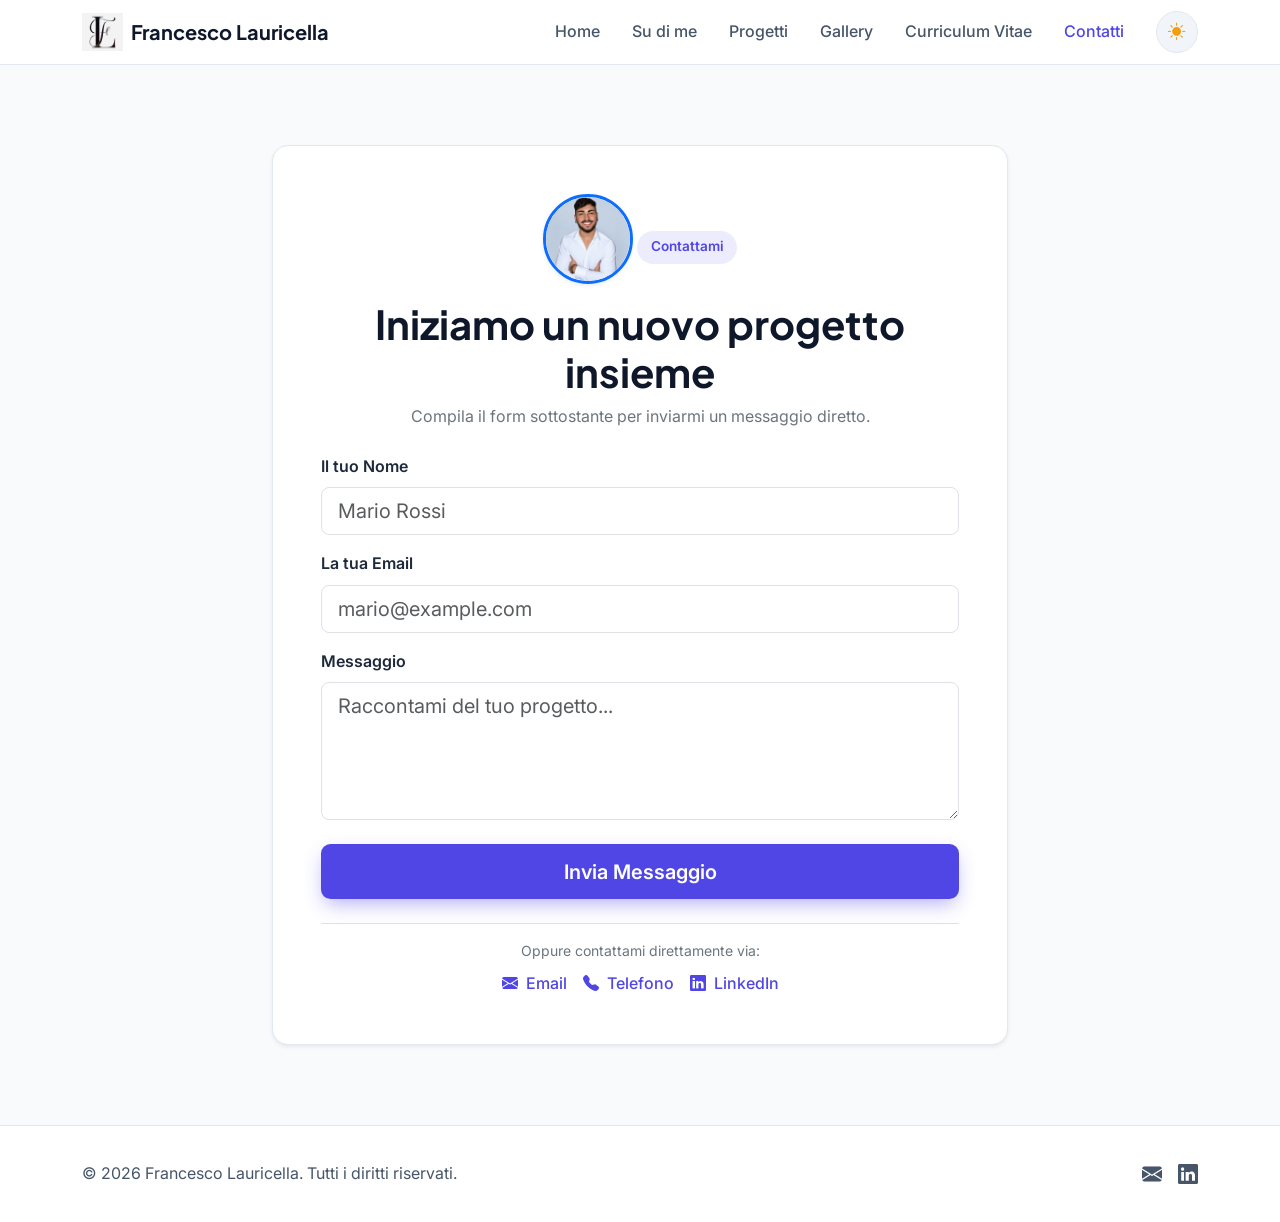
==== contatti.html @ 22c2bda7 "Add files via upload" ====
<!DOCTYPE html>
<html lang="it">
<head>
  <meta charset="UTF-8">
  <meta name="viewport" content="width=device-width, initial-scale=1.0">
  <meta name="description" content="Contatta Francesco Lauricella - Digital Designer per collaborazioni, progetti UX/UI e grafica.">
  <title>Contatti | Francesco Lauricella</title>

  <!-- Favicon personalizzata -->
  <link rel="icon" type="image/jpeg" href="assets/img/logo.jpeg">

  <link href="https://fonts.googleapis.com/css2?family=Inter:wght@400;500;600&family=Plus+Jakarta+Sans:wght@700;800&display=swap" rel="stylesheet">
  <link href="https://cdn.jsdelivr.net/npm/bootstrap@5.3.3/dist/css/bootstrap.min.css" rel="stylesheet">
  <link rel="stylesheet" href="https://cdn.jsdelivr.net/npm/bootstrap-icons@1.11.3/font/bootstrap-icons.min.css">
  <link rel="stylesheet" href="assets/css/style.css">
</head>
<body>

  <a href="#main-content" class="visually-hidden-focusable skip-link">Salta al contenuto principale</a>

  <header class="site-header sticky-top">
    <nav class="navbar navbar-expand-lg" aria-label="Navigazione principale">
      <div class="container">
        <a class="navbar-brand fw-bold d-flex align-items-center gap-2" href="index.html">
          <img src="assets/img/logo.jpeg" alt="Logo FL" class="brand-logo">
          <span>Francesco Lauricella</span>
        </a>
        <button class="navbar-toggler" type="button" data-bs-toggle="collapse" data-bs-target="#navbarNav" aria-controls="navbarNav" aria-expanded="false" aria-label="Apri menu">
          <span class="navbar-toggler-icon"></span>
        </button>
        <div class="collapse navbar-collapse justify-content-end" id="navbarNav">
          <ul class="navbar-nav align-items-lg-center gap-lg-3">
            <li class="nav-item"><a class="nav-link" href="index.html">Home</a></li>
            <li class="nav-item"><a class="nav-link" href="index.html#about">Su di me</a></li>
            <li class="nav-item"><a class="nav-link" href="index.html#progetti">Progetti</a></li>
            <li class="nav-item"><a class="nav-link" href="index.html#gallery">Gallery</a></li>
            <li class="nav-item"><a class="nav-link" href="cv.html">Curriculum Vitae</a></li>
            <li class="nav-item"><a class="nav-link active" href="contatti.html">Contatti</a></li>
            <li class="nav-item ms-lg-2 mt-3 mt-lg-0 d-flex align-items-center">
              <button id="theme-toggle" class="theme-switch" aria-label="Attiva Dark Mode" title="Cambia tema">
                <i class="bi bi-sun-fill icon-sun"></i>
                <i class="bi bi-moon-stars-fill icon-moon"></i>
              </button>
            </li>
          </ul>
        </div>
      </div>
    </nav>
  </header>

  <main id="main-content" class="section-padding">
    <div class="container">
      <div class="row justify-content-center">
        <div class="col-lg-8">
          <div class="contact-card p-4 p-md-5 rounded-4 shadow-sm">
            <div class="text-center mb-4">
              <img src="foto.jpg" alt="Francesco Lauricella" class="rounded-circle shadow-sm border border-3 border-primary mb-3" style="width: 90px; height: 90px; object-fit: cover; object-position: center top;">
              <span class="badge-pill mb-2">Contattami</span>
              <h1 class="fw-bold mb-2">Iniziamo un nuovo progetto insieme</h1>
              <p class="text-secondary">Compila il form sottostante per inviarmi un messaggio diretto.</p>
            </div>

            <form action="https://formsubmit.co/flauricella3661@gmail.com" method="POST">
              <input type="hidden" name="_subject" value="Nuovo messaggio dal tuo Portfolio!">
              <input type="hidden" name="_captcha" value="false">

              <div class="mb-3">
                <label for="nome" class="form-label fw-semibold">Il tuo Nome</label>
                <input type="text" class="form-control form-control-lg" id="nome" name="nome" required placeholder="Mario Rossi">
              </div>

              <div class="mb-3">
                <label for="email" class="form-label fw-semibold">La tua Email</label>
                <input type="email" class="form-control form-control-lg" id="email" name="email" required placeholder="mario@example.com">
              </div>

              <div class="mb-4">
                <label for="messaggio" class="form-label fw-semibold">Messaggio</label>
                <textarea class="form-control form-control-lg" id="messaggio" name="messaggio" rows="4" required placeholder="Raccontami del tuo progetto..."></textarea>
              </div>

              <div class="d-grid">
                <button type="submit" class="btn btn-primary-custom btn-lg">Invia Messaggio</button>
              </div>
            </form>

            <div class="text-center mt-4 pt-3 border-top">
              <p class="text-secondary small mb-2">Oppure contattami direttamente via:</p>
              <div class="d-flex justify-content-center flex-wrap gap-3">
                <a href="mailto:flauricella3661@gmail.com" class="text-decoration-none fw-medium text-primary-accent"><i class="bi bi-envelope-fill me-1"></i> Email</a>
                <a href="tel:3208284663" class="text-decoration-none fw-medium text-primary-accent"><i class="bi bi-telephone-fill me-1"></i> Telefono</a>
                <a href="https://www.linkedin.com/in/francesco-lauricella-258b97266" target="_blank" rel="noopener" class="text-decoration-none fw-medium text-primary-accent"><i class="bi bi-linkedin me-1"></i> LinkedIn</a>
              </div>
            </div>

          </div>
        </div>
      </div>
    </div>
  </main>

  <footer class="site-footer">
    <div class="container d-flex flex-column flex-md-row justify-content-between align-items-center gap-3">
      <p class="mb-0">&copy; 2026 Francesco Lauricella. Tutti i diritti riservati.</p>
      <div class="social-links d-flex gap-3">
        <a href="mailto:flauricella3661@gmail.com" aria-label="Email"><i class="bi bi-envelope-fill"></i></a>
        <a href="https://www.linkedin.com/in/francesco-lauricella-258b97266" target="_blank" rel="noopener" aria-label="LinkedIn"><i class="bi bi-linkedin"></i></a>
      </div>
    </div>
  </footer>

  <script>
    const themeToggle = document.getElementById('theme-toggle');
    const userTheme = localStorage.getItem('theme');
    if (userTheme === 'dark') { document.body.classList.add('dark-mode'); }
    themeToggle.addEventListener('click', () => {
      document.body.classList.toggle('dark-mode');
      localStorage.setItem('theme', document.body.classList.contains('dark-mode') ? 'dark' : 'light');
    });
  </script>

  <script src="https://cdn.jsdelivr.net/npm/bootstrap@5.3.3/dist/js/bootstrap.bundle.min.js"></script>
</body>
</html>
---- assets/css/style.css ----
/* ==========================================
   1. GLOBALI & RESET
   ================================---------- */
body {
  font-family: 'Inter', sans-serif;
  color: #1e293b;
  background-color: #f8fafc;
  line-height: 1.6;
  transition: background-color 0.3s ease, color 0.3s ease;
  overflow-x: hidden;
  scroll-behavior: smooth;
}

h1, h2, h3, h4, h5, h6 {
  font-family: 'Plus Jakarta Sans', sans-serif;
  color: #0f172a;
}

a:focus-visible {
  outline: 3px solid #4f46e5;
  outline-offset: 3px;
}

.section-padding {
  padding: 5rem 0;
}

.text-primary-accent {
  color: #4f46e5;
}

.text-gradient {
  background: linear-gradient(135deg, #4f46e5, #06b6d4);
  -webkit-background-clip: text;
  -webkit-text-fill-color: transparent;
}

.skip-link {
  position: absolute;
  top: 10px;
  left: 10px;
  z-index: 2000;
  background: #4f46e5;
  color: #fff;
  padding: 0.5rem 1rem;
  border-radius: 0.5rem;
  text-decoration: none;
}

/* ==========================================
   2. NAVBAR STICKY & LOGO FL
   ================================---------- */
.site-header {
  position: sticky;
  top: 0;
  z-index: 1030;
  background-color: rgba(255, 255, 255, 0.9);
  backdrop-filter: blur(12px);
  border-bottom: 1px solid #e2e8f0;
}

.site-header .navbar-brand {
  font-family: 'Plus Jakarta Sans', sans-serif;
  color: #0f172a;
  display: flex;
  align-items: center;
  gap: 0.75rem;
}

.navbar-brand .brand-logo {
  height: 38px;
  width: auto;
  object-fit: contain;
  transition: filter 0.3s ease;
}

.site-header .nav-link {
  color: #475569;
  font-weight: 500;
  transition: all 0.25s ease-in-out;
}

.site-header .nav-link:hover,
.site-header .nav-link.active {
  color: #4f46e5;
}

/* ==========================================
   3. BOTTONI & SWITCH TEMA MANUALE
   ================================---------- */
.badge-pill {
  display: inline-block;
  background-color: rgba(79, 70, 229, 0.1);
  color: #4f46e5;
  font-weight: 600;
  font-size: 0.85rem;
  padding: 0.35rem 0.85rem;
  border-radius: 50rem;
}

.status-badge {
  display: inline-flex;
  align-items: center;
  gap: 0.5rem;
  background-color: rgba(16, 185, 129, 0.1);
  color: #059669;
  font-weight: 600;
  font-size: 0.85rem;
  padding: 0.4rem 1rem;
  border-radius: 50rem;
}

.status-badge .status-dot {
  width: 8px;
  height: 8px;
  background-color: #10b981;
  border-radius: 50%;
  box-shadow: 0 0 0 4px rgba(16, 185, 129, 0.25);
}

.btn-primary-custom {
  background-color: #4f46e5;
  color: #ffffff;
  font-weight: 600;
  padding: 0.65rem 1.4rem;
  border-radius: 0.6rem;
  border: 2px solid #4f46e5;
  box-shadow: 0 8px 20px -4px rgba(79, 70, 229, 0.45);
  transition: all 0.25s ease-in-out;
}

.btn-primary-custom:hover {
  background-color: #4338ca;
  border-color: #4338ca;
  color: #ffffff;
  transform: translateY(-2px);
  box-shadow: 0 12px 25px -4px rgba(79, 70, 229, 0.65);
}

.btn-outline-custom {
  background-color: transparent;
  color: #0f172a;
  font-weight: 600;
  padding: 0.65rem 1.4rem;
  border-radius: 0.6rem;
  border: 2px solid #e2e8f0;
  transition: all 0.25s ease-in-out;
}

.btn-outline-custom:hover {
  border-color: #4f46e5;
  color: #4f46e5;
}

.theme-switch {
  cursor: pointer;
  width: 42px;
  height: 42px;
  border-radius: 50%;
  background-color: #f1f5f9;
  border: 1px solid #e2e8f0;
  display: inline-flex;
  align-items: center;
  justify-content: center;
  position: relative;
  transition: all 0.25s ease-in-out;
}

.theme-switch:hover {
  border-color: #4f46e5;
  transform: rotate(12deg);
}

.theme-switch i {
  font-size: 1.1rem;
  transition: transform 0.35s ease, opacity 0.25s ease;
  position: absolute;
}

.theme-switch .icon-sun { color: #f59e0b; opacity: 1; transform: scale(1); }
.theme-switch .icon-moon { color: #0f172a; opacity: 0; transform: scale(0.5); }

/* ==========================================
   4. HERO, ABOUT, PROGETTI & GALLERY
   ================================---------- */
.hero-section {
  padding: 6rem 0;
  position: relative;
  background: radial-gradient(circle at 15% 20%, rgba(79, 70, 229, 0.08) 0%, transparent 40%),
              radial-gradient(circle at 85% 80%, rgba(6, 182, 212, 0.1) 0%, transparent 40%);
}

.hero-section .hero-flex {
  display: flex;
  flex-direction: column;
  align-items: center;
  gap: 3rem;
}

@media (min-width: 992px) {
  .hero-section .hero-flex {
    flex-direction: row;
    justify-content: space-between;
  }
}

.hero-section .hero-content { 
  flex: 1 1 52%; 
}

.hero-section .hero-visual { 
  flex: 1 1 44%; 
  width: 100%; 
}

.profile-frame-art {
  position: relative;
  width: 330px;
  height: 330px;
  max-width: 100%;
  aspect-ratio: 1 / 1;
  margin: 0 auto;
  border-radius: 2.2rem;
  overflow: hidden;
  box-shadow: 0 20px 45px -12px rgba(15, 23, 42, 0.35);
  border: 3px solid rgba(79, 70, 229, 0.3);
  transition: transform 0.4s ease, box-shadow 0.4s ease;
}

.profile-frame-art:hover {
  transform: translateY(-5px);
  box-shadow: 0 25px 50px -12px rgba(79, 70, 229, 0.5);
  border-color: #4f46e5;
}

.profile-img-custom {
  width: 100%;
  height: 100%;
  display: block;
  object-fit: cover;
  object-position: center top;
  filter: contrast(1.05);
}

.visual-card, .project-card, .cv-header, .cv-box, .cv-section, .contact-card, .about-card, .gallery-item {
  background-color: #ffffff;
  border: 1px solid #e2e8f0;
  border-radius: 1rem;
  box-shadow: 0 4px 20px rgba(15, 23, 42, 0.04);
  transition: all 0.25s ease-in-out;
}

.gallery-item img {
  transition: transform 0.5s ease;
}

.gallery-item:hover img {
  transform: scale(1.05);
}

.projects-grid {
  display: grid;
  grid-template-columns: 1fr;
  gap: 2rem;
}

@media (min-width: 768px) {
  .projects-grid { grid-template-columns: repeat(2, 1fr); }
}

@media (min-width: 992px) {
  .bento-layout { grid-template-columns: repeat(2, 1fr); }
  .bento-layout .project-card--featured {
    grid-column: span 2;
    display: grid;
    grid-template-columns: 1.2fr 1fr;
    align-items: center;
    gap: 2rem;
  }
  .bento-layout .project-card--featured .project-card__image-wrapper {
    height: 100%;
    min-height: 280px;
    margin-bottom: 0;
  }
}

.project-card {
  padding: 1.75rem;
  display: flex;
  flex-direction: column;
  overflow: hidden;
}

.project-card:hover {
  transform: translateY(-6px);
  border-color: #4f46e5;
}

.project-card:hover .project-card__image-wrapper img {
  transform: scale(1.06);
}

.project-card__image-wrapper {
  width: 100%;
  height: 220px;
  border-radius: 0.75rem;
  overflow: hidden;
  margin-bottom: 1.25rem;
  background-color: #e2e8f0;
}

.project-card__image-wrapper img {
  width: 100%;
  height: 100%;
  object-fit: cover;
  transition: transform 0.5s cubic-bezier(0.25, 1, 0.5, 1);
}

.project-card__body {
  display: flex;
  flex-direction: column;
  flex-grow: 1;
}

.project-card__tags {
  display: flex;
  gap: 0.5rem;
  margin-bottom: 0.5rem;
}

.project-card__tags span {
  font-size: 0.75rem;
  font-weight: 600;
  text-transform: uppercase;
  color: #4f46e5;
  background-color: rgba(79, 70, 229, 0.08);
  padding: 0.2rem 0.6rem;
  border-radius: 0.35rem;
}

.project-card .project-link {
  margin-top: auto;
  padding-top: 1rem;
  color: #4f46e5;
  font-weight: 600;
  text-decoration: none;
  display: inline-flex;
  align-items: center;
  gap: 0.4rem;
  transition: all 0.25s ease-in-out;
}

.project-card .project-link:hover { gap: 0.7rem; }

/* ==========================================
   5. FOOTER
   ================================---------- */
.site-footer {
  background-color: #ffffff;
  border-top: 1px solid #e2e8f0;
  padding: 2rem 0;
  color: #475569;
}

.site-footer .social-links a {
  color: #475569;
  font-size: 1.25rem;
  transition: all 0.25s ease-in-out;
}

.site-footer .social-links a:hover { color: #4f46e5; }

/* ==========================================
   6. STILI DARK MODE MANUALE (body.dark-mode)
   ================================---------- */
body.dark-mode {
  background-color: #0b0f19;
  color: #f8fafc;
}

body.dark-mode .theme-switch {
  background-color: #1e293b;
  border-color: #334155;
}

body.dark-mode h1,
body.dark-mode h2,
body.dark-mode h3,
body.dark-mode h4,
body.dark-mode h5,
body.dark-mode h6 {
  color: #f8fafc;
}

body.dark-mode .text-secondary { color: #94a3b8 !important; }
body.dark-mode .text-primary-accent,
body.dark-mode .project-link { color: #818cf8; }

body.dark-mode .site-header {
  background-color: rgba(11, 15, 25, 0.85);
  border-bottom-color: #334155;
}

body.dark-mode .site-header .navbar-brand { color: #f8fafc; }
body.dark-mode .navbar-brand .brand-logo {
  filter: invert(1) brightness(1.2);
}

body.dark-mode .site-header .nav-link { color: #94a3b8; }
body.dark-mode .site-header .nav-link:hover,
body.dark-mode .site-header .nav-link.active { color: #818cf8; }
body.dark-mode .site-header .navbar-toggler { border-color: #334155; filter: invert(1); }

body.dark-mode .bg-light-subtle { background-color: rgba(17, 24, 39, 0.6) !important; }

body.dark-mode .visual-card,
body.dark-mode .project-card,
body.dark-mode .cv-header,
body.dark-mode .cv-box,
body.dark-mode .cv-section,
body.dark-mode .contact-card,
body.dark-mode .about-card,
body.dark-mode .gallery-item {
  background-color: #111827 !important;
  border-color: #334155 !important;
  color: #f8fafc !important;
  box-shadow: 0 10px 30px rgba(0, 0, 0, 0.35);
}

body.dark-mode .badge-pill,
body.dark-mode .timeline-item .timeline-date,
body.dark-mode .project-card__tags span {
  background-color: rgba(129, 140, 248, 0.15);
  color: #818cf8;
}

body.dark-mode .badge.bg-light {
  background-color: #1e293b !important;
  border-color: #334155 !important;
  color: #f8fafc !important;
}

body.dark-mode .btn-outline-custom {
  color: #f8fafc;
  border-color: #334155;
}

body.dark-mode .btn-outline-custom:hover {
  border-color: #818cf8;
  color: #818cf8;
}

body.dark-mode .border-bottom { border-color: #334155 !important; }
body.dark-mode .border-top { border-color: #334155 !important; }

body.dark-mode .form-control,
body.dark-mode .form-label {
  color: #f8fafc !important;
}

body.dark-mode .form-control {
  background-color: #1f2937 !important;
  border-color: #334155 !important;
}

/* Fix visibilità placeholder in Dark Mode */
body.dark-mode .form-control::placeholder {
  color: #94a3b8 !important;
  opacity: 1;
}

body.dark-mode .form-control:focus {
  background-color: #1f2937 !important;
  color: #f8fafc !important;
  border-color: #818cf8 !important;
  box-shadow: 0 0 0 0.25rem rgba(129, 140, 248, 0.25);
}

body.dark-mode .site-footer {
  background-color: #111827;
  border-top-color: #334155;
  color: #94a3b8;
}

body.dark-mode .site-footer .social-links a { color: #94a3b8; }
body.dark-mode .site-footer .social-links a:hover { color: #818cf8; }
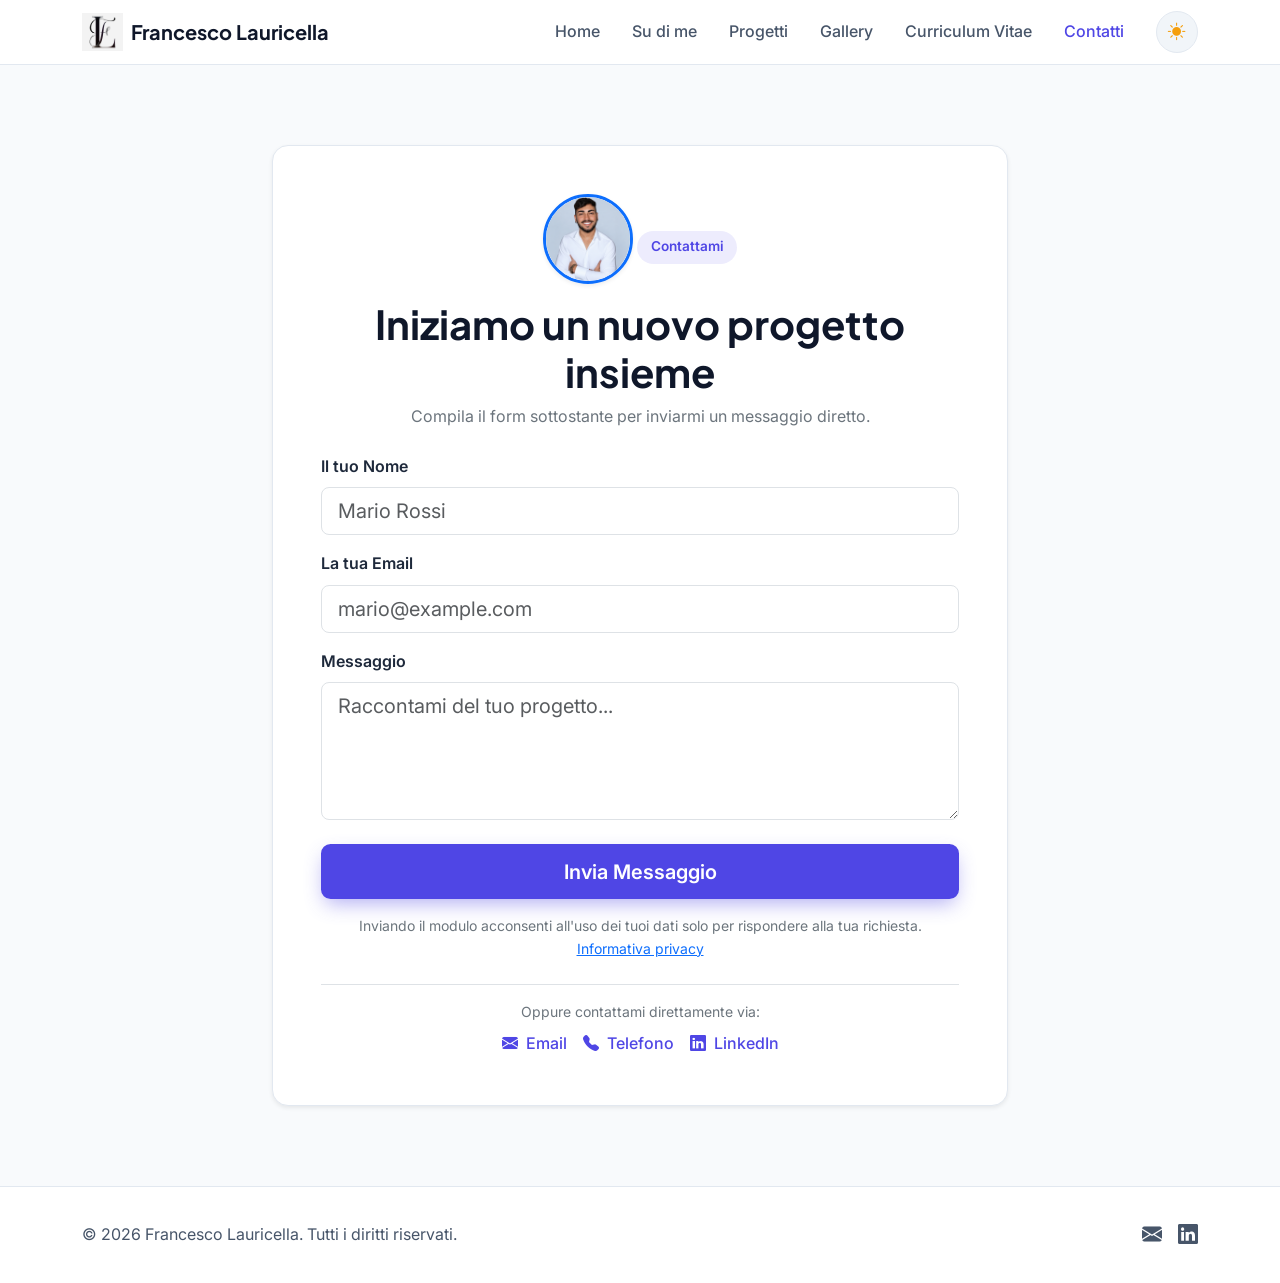
==== commit 430dab42: "Add files via upload" ====
--- a/contatti.html
+++ b/contatti.html
@@ -60,7 +60,7 @@
               <p class="text-secondary">Compila il form sottostante per inviarmi un messaggio diretto.</p>
             </div>
 
-            <form action="https://formsubmit.co/flauricella3661@gmail.com" method="POST">
+            <form action="https://formsubmit.co/info@laudigital.it" method="POST">
               <input type="hidden" name="_subject" value="Nuovo messaggio dal tuo Portfolio!">
               <input type="hidden" name="_captcha" value="false">
 
@@ -82,12 +82,13 @@
               <div class="d-grid">
                 <button type="submit" class="btn btn-primary-custom btn-lg">Invia Messaggio</button>
               </div>
+                <p class="text-secondary small text-center mt-3 mb-0">Inviando il modulo acconsenti all'uso dei tuoi dati solo per rispondere alla tua richiesta. <a href="privacy.html">Informativa privacy</a></p>
             </form>
 
             <div class="text-center mt-4 pt-3 border-top">
               <p class="text-secondary small mb-2">Oppure contattami direttamente via:</p>
               <div class="d-flex justify-content-center flex-wrap gap-3">
-                <a href="mailto:flauricella3661@gmail.com" class="text-decoration-none fw-medium text-primary-accent"><i class="bi bi-envelope-fill me-1"></i> Email</a>
+                <a href="mailto:info@laudigital.it" class="text-decoration-none fw-medium text-primary-accent"><i class="bi bi-envelope-fill me-1"></i> Email</a>
                 <a href="tel:3208284663" class="text-decoration-none fw-medium text-primary-accent"><i class="bi bi-telephone-fill me-1"></i> Telefono</a>
                 <a href="https://www.linkedin.com/in/francesco-lauricella-258b97266" target="_blank" rel="noopener" class="text-decoration-none fw-medium text-primary-accent"><i class="bi bi-linkedin me-1"></i> LinkedIn</a>
               </div>
@@ -103,7 +104,7 @@
     <div class="container d-flex flex-column flex-md-row justify-content-between align-items-center gap-3">
       <p class="mb-0">&copy; 2026 Francesco Lauricella. Tutti i diritti riservati.</p>
       <div class="social-links d-flex gap-3">
-        <a href="mailto:flauricella3661@gmail.com" aria-label="Email"><i class="bi bi-envelope-fill"></i></a>
+        <a href="mailto:info@laudigital.it" aria-label="Email"><i class="bi bi-envelope-fill"></i></a>
         <a href="https://www.linkedin.com/in/francesco-lauricella-258b97266" target="_blank" rel="noopener" aria-label="LinkedIn"><i class="bi bi-linkedin"></i></a>
       </div>
     </div>
@@ -120,5 +121,6 @@
   </script>
 
   <script src="https://cdn.jsdelivr.net/npm/bootstrap@5.3.3/dist/js/bootstrap.bundle.min.js"></script>
+  <script src="partner.js"></script>
 </body>
 </html>
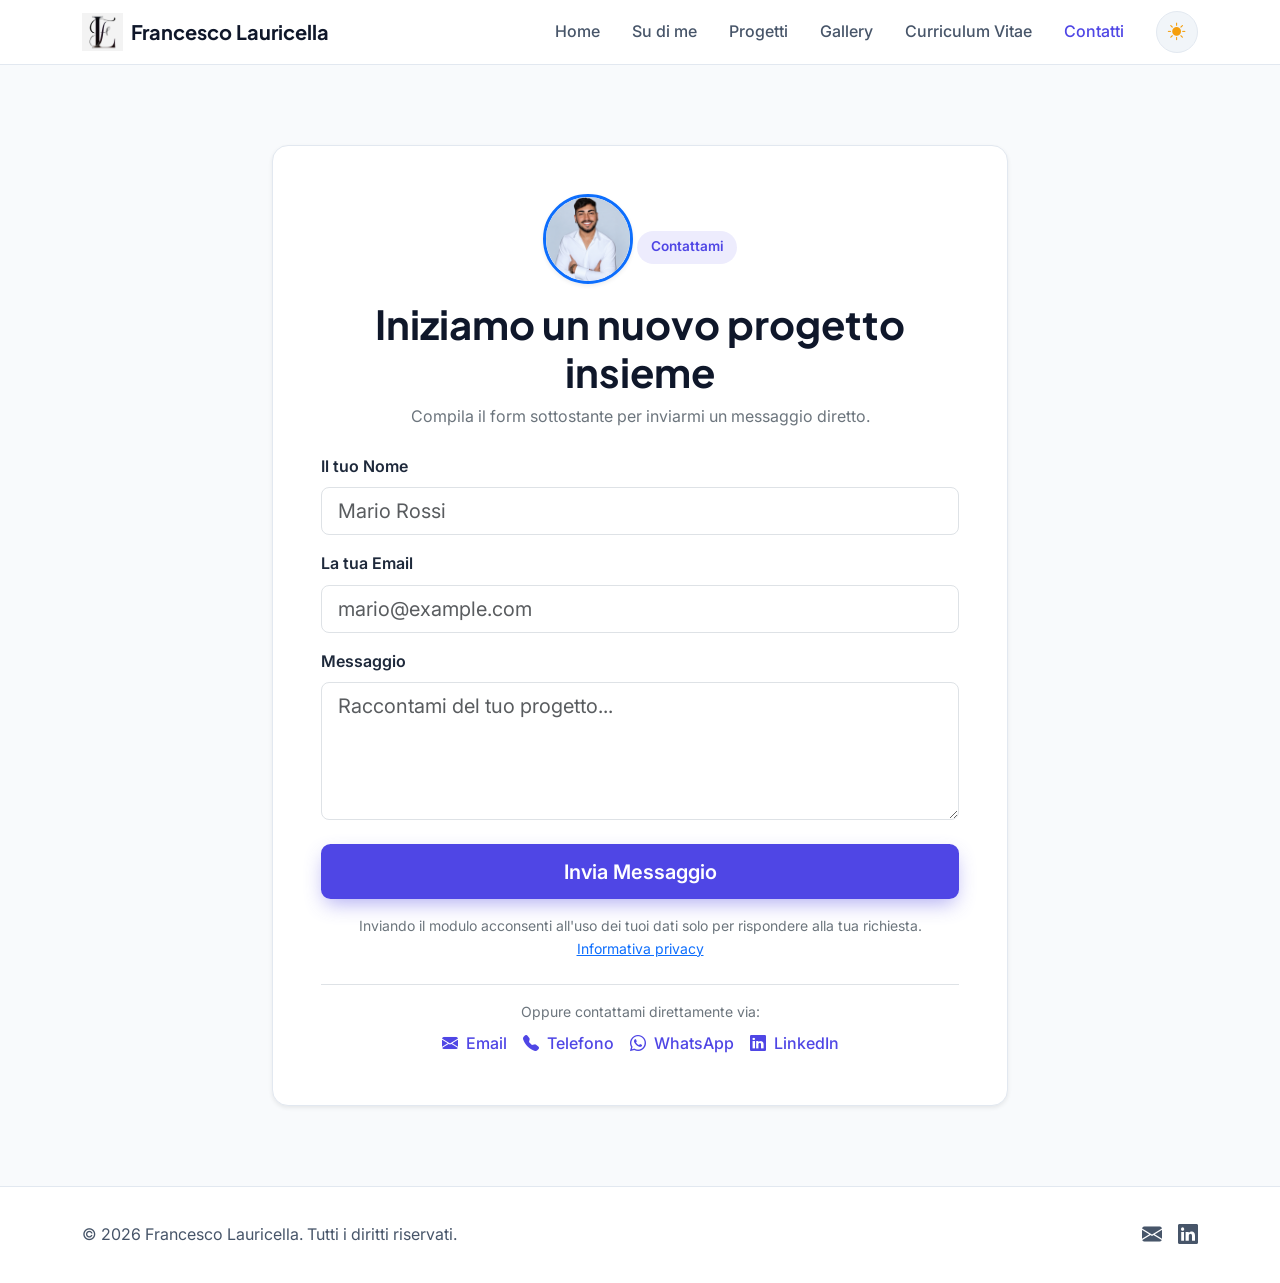
==== commit 2627c001: "Add files via upload" ====
--- a/contatti.html
+++ b/contatti.html
@@ -90,6 +90,7 @@
               <div class="d-flex justify-content-center flex-wrap gap-3">
                 <a href="mailto:info@laudigital.it" class="text-decoration-none fw-medium text-primary-accent"><i class="bi bi-envelope-fill me-1"></i> Email</a>
                 <a href="tel:3208284663" class="text-decoration-none fw-medium text-primary-accent"><i class="bi bi-telephone-fill me-1"></i> Telefono</a>
+                <a href="https://wa.me/393208284663?text=Ciao%20Francesco%2C%20vorrei%20informazioni%20su%20un%20progetto." target="_blank" rel="noopener" class="text-decoration-none fw-medium text-primary-accent wa-link"><i class="bi bi-whatsapp me-1"></i> WhatsApp</a>
                 <a href="https://www.linkedin.com/in/francesco-lauricella-258b97266" target="_blank" rel="noopener" class="text-decoration-none fw-medium text-primary-accent"><i class="bi bi-linkedin me-1"></i> LinkedIn</a>
               </div>
             </div>
